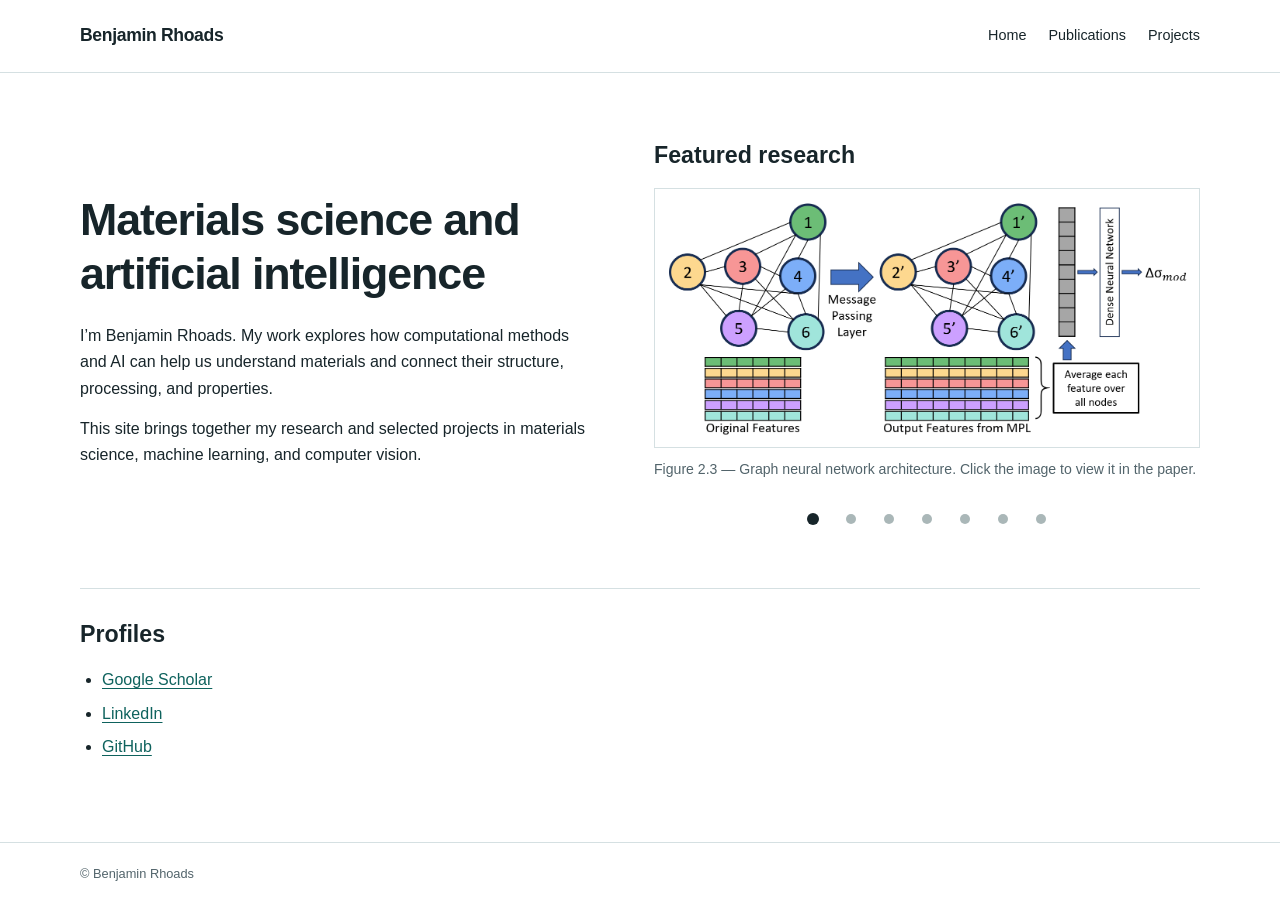
==== index.html @ f0c6cfdf "Add welding and 3D printing publications" ====
<!doctype html>
<html lang="en">
<head>
  <meta charset="utf-8">
  <meta name="viewport" content="width=device-width, initial-scale=1">
  <meta name="description" content="Benjamin Rhoads: materials science, artificial intelligence, publications, and projects.">
  <title>Benjamin Rhoads | Materials &amp; AI</title>
  <link rel="stylesheet" href="style.css">
  <script src="featured-images.js?v=20260922-publications" defer></script>
  <script src="carousel.js?v=20260922-publications" defer></script>
</head>
<body class="home-page">
  <a class="skip-link" href="#main">Skip to content</a>
  <header class="site-header">
    <div class="wrap header-inner">
      <a class="brand" href="index.html">Benjamin Rhoads</a>
      <nav aria-label="Main navigation">
        <a href="index.html" aria-current="page">Home</a>
        <a href="publications.html">Publications</a>
        <a href="projects.html">Projects</a>
      </nav>
    </div>
  </header>

  <main id="main" class="wrap home-main">
    <div class="home-hero">
      <section class="home-intro" aria-labelledby="intro-title">
        <h1 id="intro-title">Materials science and artificial intelligence</h1>
        <p>I’m Benjamin Rhoads. My work explores how computational methods and AI can help us understand materials and connect their structure, processing, and properties.</p>
        <p>This site brings together my research and selected projects in materials science, machine learning, and computer vision.</p>
      </section>

      <section class="featured-work" aria-labelledby="featured-title">
        <h2 id="featured-title">Featured research</h2>
        <figure class="featured-figure">
          <a id="featured-link" href="gnn-paper.html#figure-2-1"><img id="featured-image" src="assets/gnn/image1.png" alt="Ni–Al microstructures at four stages of coarsening"></a>
          <figcaption id="featured-caption">Figure 2.1 — Ni–Al microstructure evolution. Click the image to view it in the paper.</figcaption>
        </figure>
        <div id="carousel-dots" class="carousel-dots" role="group" aria-label="Choose featured image"></div>
      </section>
    </div>

    <section class="home-section home-profiles" aria-labelledby="profiles-title">
      <h2 id="profiles-title">Profiles</h2>
      <ul class="profile-links">
        <li><a href="https://scholar.google.com/citations?user=8q-4gY8AAAAJ&amp;hl=en&amp;oi=ao" target="_blank" rel="noopener noreferrer">Google Scholar</a></li>
        <li><a href="https://www.linkedin.com/in/benjamin-rhoads" target="_blank" rel="noopener noreferrer">LinkedIn</a></li>
        <li><a href="https://github.com/bmrhoads51" target="_blank" rel="noopener noreferrer">GitHub</a></li>
      </ul>
    </section>
  </main>

  <footer class="site-footer"><div class="wrap">© Benjamin Rhoads</div></footer>
</body>
</html>
---- style.css ----
:root{--ink:#17252a;--muted:#52646b;--line:#d5e0e2;--paper:#fbfcfb;--teal:#0e625d;--wash:#e9f2ef;--dark:#103b3a}
*{box-sizing:border-box}html{scroll-behavior:smooth}body{margin:0;background:var(--paper);color:var(--ink);font:17px/1.7 "Segoe UI",Arial,sans-serif}a{color:var(--teal);text-underline-offset:3px}a:hover{color:#093d3a}a:focus-visible{outline:3px solid #f0a546;outline-offset:4px}.wrap{width:min(1160px,calc(100% - 48px));margin:auto}.skip-link{position:absolute;left:1rem;top:-5rem;padding:.6rem 1rem;background:#fff;z-index:20}.skip-link:focus{top:1rem}
.site-header{border-bottom:1px solid var(--line);background:rgba(251,252,251,.96)}.header-inner{display:flex;justify-content:space-between;align-items:center;gap:24px;min-height:88px}.brand{font-weight:750;letter-spacing:-.02em;color:var(--ink);text-decoration:none;font-size:1.15rem;line-height:1.25}.brand span{display:block;font-size:.69rem;font-weight:600;letter-spacing:.14em;text-transform:uppercase;color:var(--teal);margin-top:5px}.site-header nav{display:flex;flex-wrap:wrap;gap:24px;font-size:.85rem;font-weight:650}.site-header nav a{text-decoration:none;color:var(--ink)}.site-header nav a:hover{color:var(--teal)}
.eyebrow,.section-label,.project-number,.feature-meta{font-size:.73rem;font-weight:750;letter-spacing:.14em;text-transform:uppercase;color:var(--teal)}.hero{display:grid;grid-template-columns:1.2fr .8fr;align-items:center;gap:6%;padding-top:92px;padding-bottom:98px}.hero h1,.paper h1{font-family:Georgia,"Times New Roman",serif;font-weight:500;letter-spacing:-.045em;line-height:1.08}.hero h1{font-size:clamp(2.6rem,5.3vw,5.1rem);max-width:810px;margin:20px 0 25px}.lede{font-size:1.16rem;max-width:650px;color:var(--muted);line-height:1.75}.actions{display:flex;align-items:center;flex-wrap:wrap;gap:25px;margin-top:34px}.button{display:inline-block;background:var(--dark);color:#fff;padding:12px 20px;border-radius:5px;text-decoration:none;font-weight:700;font-size:.88rem}.button:hover{background:var(--teal);color:#fff}.text-link{font-weight:700;text-decoration:none}.hero-visual{background:var(--wash);padding:22px;border-radius:7px;min-height:315px;display:flex;flex-direction:column;justify-content:center;gap:10px}.hero-visual img{display:block;max-height:335px;width:100%;object-fit:contain;border-radius:3px}.hero-visual span{font-size:.72rem;color:var(--muted);text-align:right}
.section{display:grid;grid-template-columns:200px 1fr;gap:40px;padding-top:75px;padding-bottom:85px}.section-rule{border-top:1px solid var(--line)}.section-label{padding-top:15px}.section-body{max-width:890px}.section h2{font:400 clamp(2rem,3.3vw,3.25rem)/1.18 Georgia,serif;letter-spacing:-.035em;margin:0 0 27px}.section-body>p{max-width:760px;color:var(--muted);margin:0 0 19px}.feature-card{border:1px solid var(--line);background:#fff;padding:38px 42px;box-shadow:0 15px 40px rgba(16,59,58,.04)}.feature-card h3{font:400 clamp(1.55rem,2.6vw,2.5rem)/1.26 Georgia,serif;letter-spacing:-.025em;margin:15px 0}.feature-card h3 a{color:var(--ink);text-decoration:none}.feature-card h3 a:hover{color:var(--teal)}.feature-card p{max-width:730px}.muted,.section-intro{color:var(--muted)}.card-links{display:flex;flex-wrap:wrap;gap:28px;margin-top:25px;font-size:.87rem;font-weight:700}.card-links a{text-decoration:none}
.project-grid{display:grid;grid-template-columns:repeat(3,1fr);gap:15px;margin-top:32px}.project-card{display:flex;flex-direction:column;padding:27px;border:1px solid var(--line);background:#fff;min-height:300px}.project-card h3{font:400 1.35rem/1.32 Georgia,serif;margin:25px 0 10px}.project-card h3 a{color:var(--ink);text-decoration:none}.project-card h3 a:hover{color:var(--teal)}.project-card p{color:var(--muted);font-size:.88rem;line-height:1.6}.card-arrow{margin-top:auto;font-size:.84rem;font-weight:700;text-decoration:none}.connect{padding-bottom:100px}.site-footer{background:var(--dark);color:#dcebe7;padding:28px 0;font-size:.8rem}.site-footer a{color:#fff}
.paper-layout{display:grid;grid-template-columns:190px minmax(0,780px);gap:70px;align-items:start;padding-top:70px;padding-bottom:110px}.paper-sidebar{position:sticky;top:25px;display:flex;flex-direction:column;gap:5px;max-height:calc(100vh - 50px);overflow:auto;font-size:.8rem}.paper-sidebar .eyebrow{margin:0 0 12px}.paper-sidebar a{text-decoration:none;color:var(--muted);padding:4px 0}.paper-sidebar a:hover{color:var(--teal)}.paper{min-width:0}.paper-top{padding-bottom:42px;border-bottom:1px solid var(--line);margin-bottom:48px}.paper h1{font-size:clamp(2.4rem,4.2vw,4.25rem);margin:13px 0 20px}.authors{font-weight:650}.journal{color:var(--muted);font-size:.9rem}.source-note{font-size:.78rem;color:var(--muted);margin-top:20px}.paper h2{font:400 2.4rem/1.2 Georgia,serif;letter-spacing:-.03em;margin:70px 0 20px;scroll-margin-top:30px}.paper .abstract h2{margin-top:0}.paper h3{font:400 1.7rem/1.3 Georgia,serif;margin:50px 0 16px;scroll-margin-top:30px}.paper h4{font:700 1.1rem/1.4 "Segoe UI",Arial,sans-serif;margin:32px 0 10px}.paper p{margin:0 0 19px}.paper .abstract{padding:25px 31px;background:var(--wash);border-left:4px solid var(--teal)}.paper .abstract p{margin-bottom:0}.paper figure{margin:36px 0 42px}.paper figure img{display:block;max-width:100%;max-height:700px;margin:auto;object-fit:contain}.paper figcaption,.paper .caption{color:var(--muted);font-size:.84rem;line-height:1.55;margin-top:11px}.paper .equation{overflow:auto;text-align:center;padding:18px 10px;margin:18px 0;font-family:Georgia,serif;font-size:1.12rem}.math{font-family:Georgia,"Times New Roman",serif;white-space:nowrap}.fraction{display:inline-flex;vertical-align:middle;flex-direction:column;text-align:center;line-height:1.12;margin:0 .12em}.fraction>span:first-child{border-bottom:1px solid;padding:0 .16em .1em}.fraction>span:last-child{padding:.1em .16em 0}.radical>span{border-top:1px solid}.table-scroll{overflow-x:auto;margin:30px 0 38px}.paper table{border-collapse:collapse;width:100%;font-size:.78rem;line-height:1.45}.paper table caption{text-align:left;font-size:.84rem;color:var(--muted);margin-bottom:12px}.paper td,.paper th{border:1px solid var(--line);padding:9px 11px;text-align:left;vertical-align:top}.paper th{background:var(--wash)}.references{padding-left:28px;font-size:.85rem;overflow-wrap:anywhere}.references li{padding-left:6px;margin-bottom:11px}
.equation-number{display:inline-block;margin-left:1.5rem;color:var(--muted);font:600 .7rem "Segoe UI",Arial,sans-serif;letter-spacing:.08em;text-transform:uppercase;vertical-align:middle}
@media(max-width:850px){.hero{grid-template-columns:1fr;padding-top:62px;padding-bottom:65px}.hero-visual{min-height:0}.section{grid-template-columns:1fr;gap:10px;padding-top:55px;padding-bottom:60px}.section-label{padding:0}.project-grid{grid-template-columns:1fr}.project-card{min-height:0}.paper-layout{grid-template-columns:1fr;gap:0;padding-top:45px}.paper-sidebar{position:static;display:block;max-height:none;overflow:visible;border-bottom:1px solid var(--line);padding-bottom:18px;margin-bottom:35px}.paper-sidebar a{display:inline-block;margin-right:15px}.paper h2{margin-top:52px}}@media(max-width:600px){.wrap{width:min(100% - 32px,1160px)}.header-inner{align-items:flex-start;flex-direction:column;padding:17px 0;gap:14px}.site-header nav{gap:14px;font-size:.76rem}.hero h1{font-size:2.7rem}.feature-card{padding:25px}.paper .abstract{padding:19px}.paper h1{font-size:2.5rem}}

/* Simple homepage. Paper and project pages retain their own layouts. */
.home-page{background:#fff;font:16px/1.65 "Segoe UI",Arial,sans-serif}
.home-page .wrap{width:min(1120px,calc(100% - 40px))}
.home-page .site-header{background:#fff}
.home-page .header-inner{min-height:72px}
.home-page .brand{font-size:1.1rem}
.home-page .site-header nav{gap:22px;font-size:.9rem;font-weight:500}
.home-page .site-header nav a:hover{text-decoration:underline}
.home-main{padding-top:50px;padding-bottom:75px}
.home-intro{padding-bottom:30px}
.home-intro h1{font:600 clamp(2rem,4vw,2.8rem)/1.2 Calibri,Carlito,"Segoe UI",Arial,sans-serif;letter-spacing:-.025em;margin:0 0 22px}
.home-intro p{max-width:720px;margin:0 0 14px}
.home-section{border-top:1px solid var(--line);padding:30px 0 34px;scroll-margin-top:20px}
.home-section h2{font:600 1.45rem/1.3 Calibri,Carlito,"Segoe UI",Arial,sans-serif;margin:0 0 18px}
.home-section h3{font:600 1.07rem/1.45 "Segoe UI",Arial,sans-serif;margin:0 0 9px}
.home-section h3 a{color:var(--ink)}
.home-section p{margin:0 0 11px}
.home-section ul{margin:0;padding-left:22px}
.home-section li{margin:7px 0}
.home-page .site-footer{background:#fff;color:var(--muted);border-top:1px solid var(--line);padding:20px 0}
@media(max-width:600px){.home-page .header-inner{gap:10px}.home-page .site-header nav{gap:10px 16px;font-size:.85rem}.home-main{padding-top:35px}}

/* Site typography and navigation */
body{font-family:Calibri,Carlito,"Segoe UI",Arial,sans-serif}
.home-page{font-family:Calibri,Carlito,"Segoe UI",Arial,sans-serif}
.site-header .header-inner{min-height:72px}
.site-header nav{font-size:.9rem;font-weight:500}
.paper h1,.paper h2,.paper h3,.paper h4,.paper table{font-family:Calibri,Carlito,"Segoe UI",Arial,sans-serif}
.paper .equation,.math,.fraction,.radical{font-family:Arial,"Segoe UI Symbol",sans-serif}
.paper .equation{font-size:1.3rem;line-height:1.5}
.paper math{font-family:Arial,"Segoe UI Symbol",sans-serif;font-size:1em}
.paper figure[id]{scroll-margin-top:24px}
.site-footer{background:#fff;color:var(--muted);border-top:1px solid var(--line);padding:20px 0}
.site-footer a{color:var(--teal)}

/* Featured figures on the homepage */
.home-hero{display:grid;grid-template-columns:minmax(0,1fr) minmax(0,1.05fr);align-items:center;gap:54px;min-height:430px}
.home-hero .home-intro{padding:0}
.featured-work{min-width:0;padding:0}
.featured-work h2{font:600 1.45rem/1.3 Calibri,Carlito,"Segoe UI",Arial,sans-serif;margin:0 0 18px}
.featured-figure{margin:0}
.featured-figure a{display:block;border:1px solid var(--line);background:#fff;height:260px}
.featured-figure a:hover{border-color:var(--teal)}
.featured-figure img{display:block;width:100%;height:100%;object-fit:contain;padding:10px}
.featured-figure figcaption{font-size:.88rem;color:var(--muted);margin-top:10px;min-height:2.6em}
.carousel-dots{display:flex;justify-content:center;gap:4px;margin-top:8px}
.carousel-dot{display:grid;place-items:center;width:34px;height:34px;padding:0;border:0;background:transparent;cursor:pointer}
.carousel-dot::before{content:"";display:block;width:10px;height:10px;border-radius:50%;background:#aab7b8}
.carousel-dot[aria-pressed="true"]::before{width:12px;height:12px;background:var(--ink)}
.carousel-dot:hover::before{background:var(--teal)}
.carousel-dot:focus-visible{outline:3px solid #f0a546;outline-offset:0;border-radius:50%}
.home-profiles{margin-top:35px;padding-bottom:0}

/* Publication and project indexes */
.listing-page{background:#fff}
.listing-page .wrap{width:min(860px,calc(100% - 40px))}
.listing-main{min-height:calc(100vh - 145px);padding-top:48px;padding-bottom:80px}
.listing-main h1{font-size:2.3rem;line-height:1.2;margin:0 0 30px}
.listing-item,.listing-links li{border-top:1px solid var(--line);padding:22px 0}
.listing-item h2{font-size:1.2rem;line-height:1.4;margin:0 0 10px}
.listing-item h2 a{color:var(--ink)}
.listing-item p,.listing-links p{margin:0 0 10px}
.listing-links{list-style:none;margin:25px 0 0;padding:0}
.listing-links a{font-size:1.15rem;font-weight:600;color:var(--ink)}
.listing-links p{color:var(--muted)}
@media(max-width:600px){.featured-figure img{height:255px;padding:8px}.listing-page .header-inner{align-items:flex-start;flex-direction:column;padding:17px 0;gap:10px}.listing-main{padding-top:35px}}
@media(max-width:800px){.home-hero{grid-template-columns:1fr;gap:32px;min-height:0}.featured-work{max-width:650px}.home-profiles{margin-top:35px}}
@media(max-width:600px){.featured-figure a{height:220px}.featured-figure img{height:100%;padding:8px}}
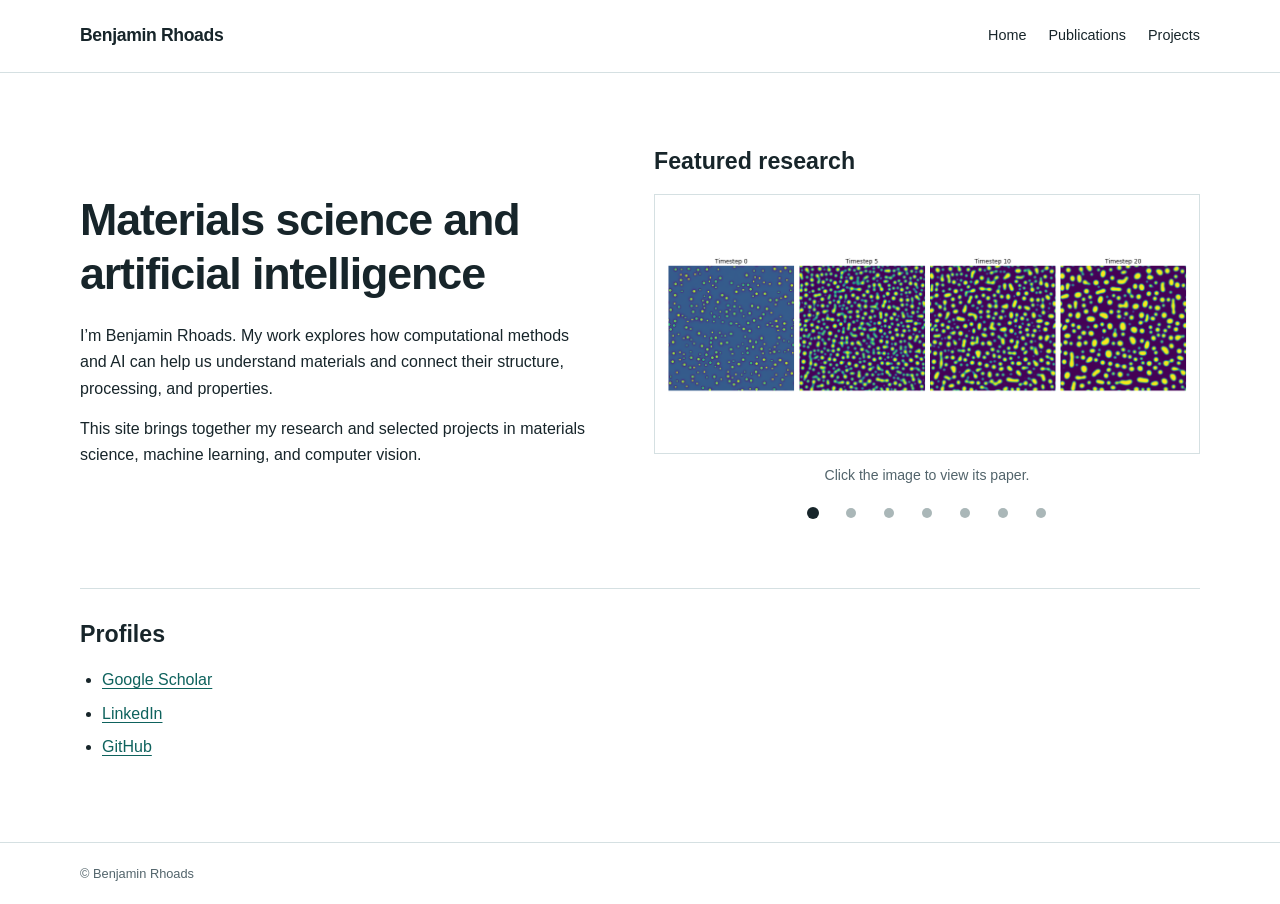
==== commit 4a418da6: "Simplify featured image carousel navigation" ====
--- a/index.html
+++ b/index.html
@@ -6,8 +6,8 @@
   <meta name="description" content="Benjamin Rhoads: materials science, artificial intelligence, publications, and projects.">
   <title>Benjamin Rhoads | Materials &amp; AI</title>
   <link rel="stylesheet" href="style.css">
-  <script src="featured-images.js?v=20260922-publications" defer></script>
-  <script src="carousel.js?v=20260922-publications" defer></script>
+  <script src="featured-images.js?v=20260922-carousel" defer></script>
+  <script src="carousel.js?v=20260922-carousel" defer></script>
 </head>
 <body class="home-page">
   <a class="skip-link" href="#main">Skip to content</a>
@@ -32,10 +32,10 @@
 
       <section class="featured-work" aria-labelledby="featured-title">
         <h2 id="featured-title">Featured research</h2>
-        <figure class="featured-figure">
-          <a id="featured-link" href="gnn-paper.html#figure-2-1"><img id="featured-image" src="assets/gnn/image1.png" alt="Ni–Al microstructures at four stages of coarsening"></a>
-          <figcaption id="featured-caption">Figure 2.1 — Ni–Al microstructure evolution. Click the image to view it in the paper.</figcaption>
-        </figure>
+        <div class="featured-figure">
+          <a id="featured-link" href="gnn-paper.html" aria-label="View the paper for this featured image"><img id="featured-image" src="assets/gnn/image1.png" alt="Ni–Al microstructures at four stages of coarsening"></a>
+        </div>
+        <p class="carousel-note">Click the image to view its paper.</p>
         <div id="carousel-dots" class="carousel-dots" role="group" aria-label="Choose featured image"></div>
       </section>
     </div>
--- a/style.css
+++ b/style.css
@@ -52,7 +52,7 @@
 .featured-figure a{display:block;border:1px solid var(--line);background:#fff;height:260px}
 .featured-figure a:hover{border-color:var(--teal)}
 .featured-figure img{display:block;width:100%;height:100%;object-fit:contain;padding:10px}
-.featured-figure figcaption{font-size:.88rem;color:var(--muted);margin-top:10px;min-height:2.6em}
+.carousel-note{font-size:.88rem;color:var(--muted);text-align:center;margin:10px 0 0}
 .carousel-dots{display:flex;justify-content:center;gap:4px;margin-top:8px}
 .carousel-dot{display:grid;place-items:center;width:34px;height:34px;padding:0;border:0;background:transparent;cursor:pointer}
 .carousel-dot::before{content:"";display:block;width:10px;height:10px;border-radius:50%;background:#aab7b8}
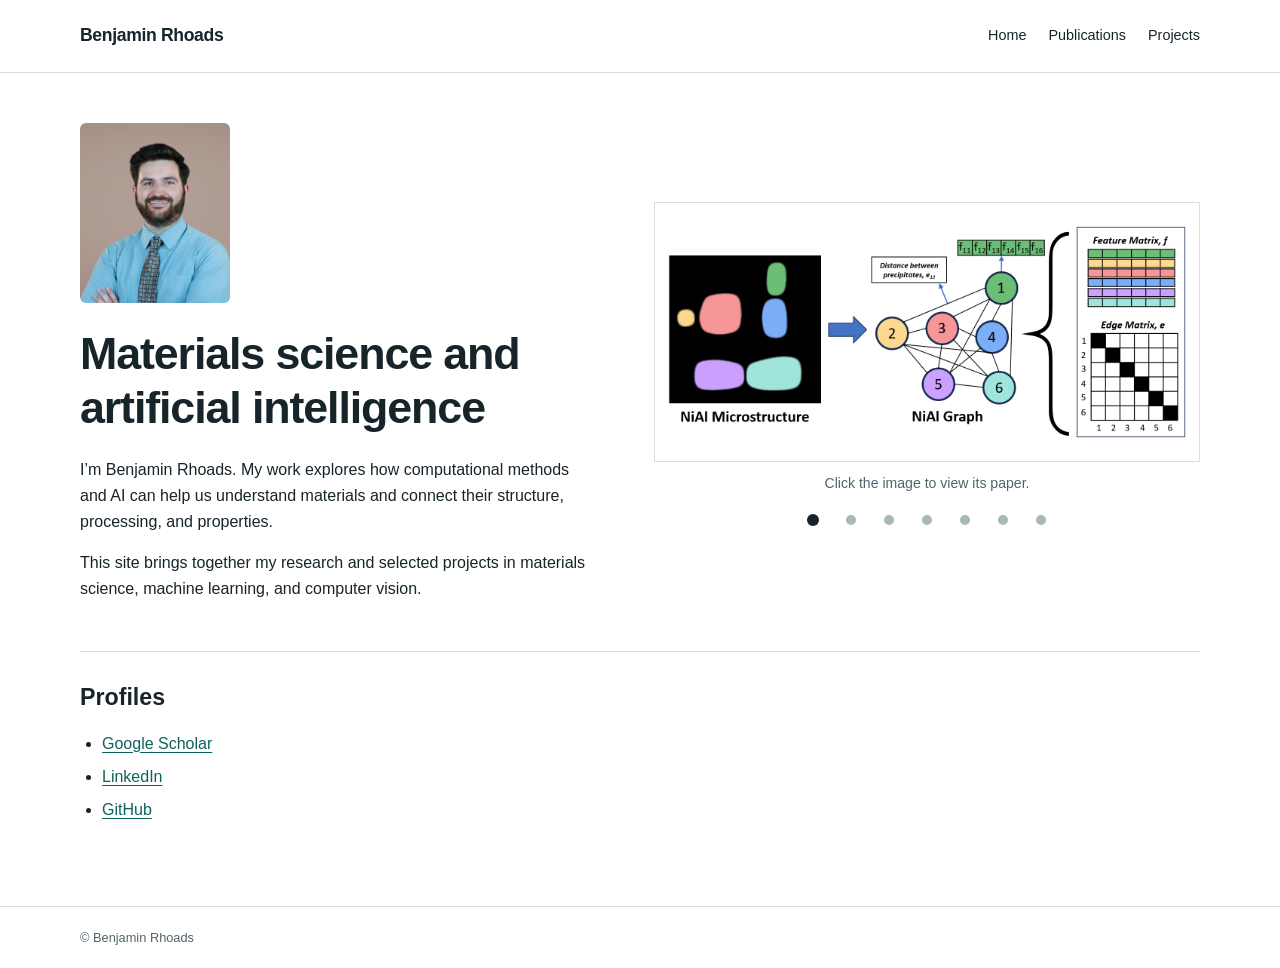
==== commit df790add: "Add headshot to homepage" ====
--- a/index.html
+++ b/index.html
@@ -5,7 +5,7 @@
   <meta name="viewport" content="width=device-width, initial-scale=1">
   <meta name="description" content="Benjamin Rhoads: materials science, artificial intelligence, publications, and projects.">
   <title>Benjamin Rhoads | Materials &amp; AI</title>
-  <link rel="stylesheet" href="style.css">
+  <link rel="stylesheet" href="style.css?v=20260922-headshot">
   <script src="featured-images.js?v=20260922-carousel" defer></script>
   <script src="carousel.js?v=20260922-carousel" defer></script>
 </head>
@@ -25,13 +25,13 @@
   <main id="main" class="wrap home-main">
     <div class="home-hero">
       <section class="home-intro" aria-labelledby="intro-title">
+        <img class="home-headshot" src="assets/head-shot.jpg" alt="Portrait of Benjamin Rhoads" width="2663" height="3994">
         <h1 id="intro-title">Materials science and artificial intelligence</h1>
         <p>I’m Benjamin Rhoads. My work explores how computational methods and AI can help us understand materials and connect their structure, processing, and properties.</p>
         <p>This site brings together my research and selected projects in materials science, machine learning, and computer vision.</p>
       </section>
 
-      <section class="featured-work" aria-labelledby="featured-title">
-        <h2 id="featured-title">Featured research</h2>
+      <section class="featured-work" aria-label="Featured research images">
         <div class="featured-figure">
           <a id="featured-link" href="gnn-paper.html" aria-label="View the paper for this featured image"><img id="featured-image" src="assets/gnn/image1.png" alt="Ni–Al microstructures at four stages of coarsening"></a>
         </div>
--- a/style.css
+++ b/style.css
@@ -46,8 +46,8 @@
 /* Featured figures on the homepage */
 .home-hero{display:grid;grid-template-columns:minmax(0,1fr) minmax(0,1.05fr);align-items:center;gap:54px;min-height:430px}
 .home-hero .home-intro{padding:0}
+.home-headshot{display:block;width:150px;height:180px;object-fit:cover;object-position:center 28%;border-radius:6px;margin:0 0 24px}
 .featured-work{min-width:0;padding:0}
-.featured-work h2{font:600 1.45rem/1.3 Calibri,Carlito,"Segoe UI",Arial,sans-serif;margin:0 0 18px}
 .featured-figure{margin:0}
 .featured-figure a{display:block;border:1px solid var(--line);background:#fff;height:260px}
 .featured-figure a:hover{border-color:var(--teal)}
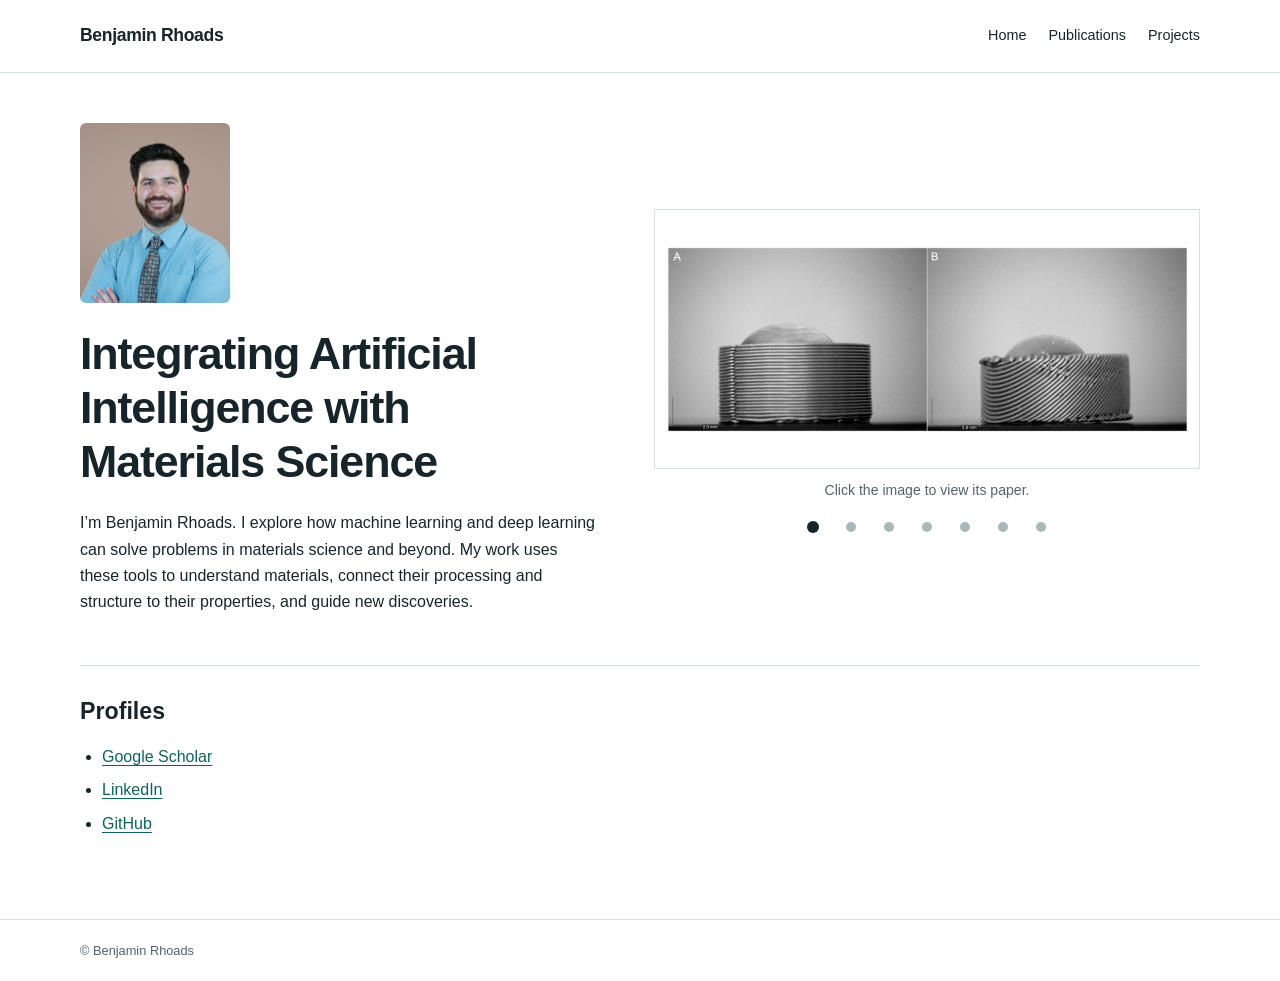
==== commit f53a0ddf: "Refresh homepage introduction" ====
--- a/index.html
+++ b/index.html
@@ -26,9 +26,8 @@
     <div class="home-hero">
       <section class="home-intro" aria-labelledby="intro-title">
         <img class="home-headshot" src="assets/head-shot.jpg" alt="Portrait of Benjamin Rhoads" width="2663" height="3994">
-        <h1 id="intro-title">Materials science and artificial intelligence</h1>
-        <p>I’m Benjamin Rhoads. My work explores how computational methods and AI can help us understand materials and connect their structure, processing, and properties.</p>
-        <p>This site brings together my research and selected projects in materials science, machine learning, and computer vision.</p>
+        <h1 id="intro-title">Integrating Artificial Intelligence with Materials Science</h1>
+        <p>I’m Benjamin Rhoads. I explore how machine learning and deep learning can solve problems in materials science and beyond. My work uses these tools to understand materials, connect their processing and structure to their properties, and guide new discoveries.</p>
       </section>
 
       <section class="featured-work" aria-label="Featured research images">
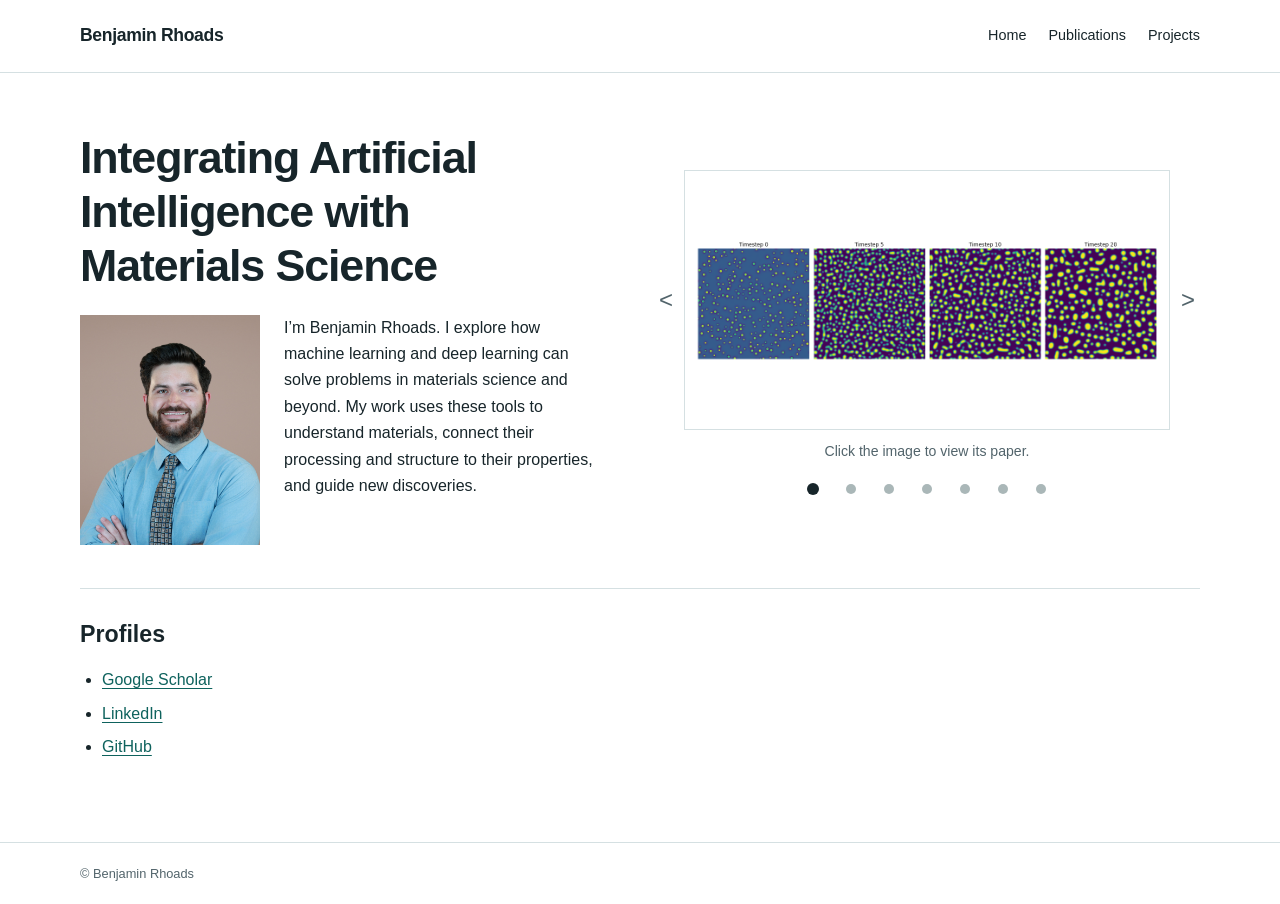
==== commit 4c10749e: "Place headshot beside introduction and add carousel arrows" ====
--- a/index.html
+++ b/index.html
@@ -5,9 +5,9 @@
   <meta name="viewport" content="width=device-width, initial-scale=1">
   <meta name="description" content="Benjamin Rhoads: materials science, artificial intelligence, publications, and projects.">
   <title>Benjamin Rhoads | Materials &amp; AI</title>
-  <link rel="stylesheet" href="style.css?v=20260922-headshot">
+  <link rel="stylesheet" href="style.css?v=20260922-layout">
   <script src="featured-images.js?v=20260922-carousel" defer></script>
-  <script src="carousel.js?v=20260922-carousel" defer></script>
+  <script src="carousel.js?v=20260922-arrows" defer></script>
 </head>
 <body class="home-page">
   <a class="skip-link" href="#main">Skip to content</a>
@@ -25,14 +25,20 @@
   <main id="main" class="wrap home-main">
     <div class="home-hero">
       <section class="home-intro" aria-labelledby="intro-title">
-        <img class="home-headshot" src="assets/head-shot.jpg" alt="Portrait of Benjamin Rhoads" width="2663" height="3994">
         <h1 id="intro-title">Integrating Artificial Intelligence with Materials Science</h1>
-        <p>I’m Benjamin Rhoads. I explore how machine learning and deep learning can solve problems in materials science and beyond. My work uses these tools to understand materials, connect their processing and structure to their properties, and guide new discoveries.</p>
+        <div class="home-about">
+          <img class="home-headshot" src="assets/head-shot.jpg" alt="Portrait of Benjamin Rhoads" width="2663" height="3994">
+          <p>I’m Benjamin Rhoads. I explore how machine learning and deep learning can solve problems in materials science and beyond. My work uses these tools to understand materials, connect their processing and structure to their properties, and guide new discoveries.</p>
+        </div>
       </section>
 
       <section class="featured-work" aria-label="Featured research images">
-        <div class="featured-figure">
-          <a id="featured-link" href="gnn-paper.html" aria-label="View the paper for this featured image"><img id="featured-image" src="assets/gnn/image1.png" alt="Ni–Al microstructures at four stages of coarsening"></a>
+        <div class="carousel-stage">
+          <button id="carousel-previous" class="carousel-arrow" type="button" aria-label="Previous featured image">&lt;</button>
+          <div class="featured-figure">
+            <a id="featured-link" href="gnn-paper.html" aria-label="View the paper for this featured image"><img id="featured-image" src="assets/gnn/image1.png" alt="Ni–Al microstructures at four stages of coarsening"></a>
+          </div>
+          <button id="carousel-next" class="carousel-arrow" type="button" aria-label="Next featured image">&gt;</button>
         </div>
         <p class="carousel-note">Click the image to view its paper.</p>
         <div id="carousel-dots" class="carousel-dots" role="group" aria-label="Choose featured image"></div>
--- a/style.css
+++ b/style.css
@@ -46,8 +46,14 @@
 /* Featured figures on the homepage */
 .home-hero{display:grid;grid-template-columns:minmax(0,1fr) minmax(0,1.05fr);align-items:center;gap:54px;min-height:430px}
 .home-hero .home-intro{padding:0}
-.home-headshot{display:block;width:150px;height:180px;object-fit:cover;object-position:center 28%;border-radius:6px;margin:0 0 24px}
+.home-about{display:grid;grid-template-columns:180px minmax(0,1fr);align-items:start;gap:24px}
+.home-about p{margin:0}
+.home-headshot{display:block;width:180px;height:230px;object-fit:cover;object-position:center 28%}
 .featured-work{min-width:0;padding:0}
+.carousel-stage{display:grid;grid-template-columns:24px minmax(0,1fr) 24px;align-items:center;gap:6px}
+.carousel-arrow{width:24px;height:40px;padding:0;border:0;background:transparent;color:var(--muted);font:400 24px/1 Calibri,Carlito,"Segoe UI",Arial,sans-serif;cursor:pointer}
+.carousel-arrow:hover{color:var(--teal)}
+.carousel-arrow:focus-visible{outline:3px solid #f0a546;outline-offset:2px}
 .featured-figure{margin:0}
 .featured-figure a{display:block;border:1px solid var(--line);background:#fff;height:260px}
 .featured-figure a:hover{border-color:var(--teal)}
@@ -76,3 +82,4 @@
 @media(max-width:600px){.featured-figure img{height:255px;padding:8px}.listing-page .header-inner{align-items:flex-start;flex-direction:column;padding:17px 0;gap:10px}.listing-main{padding-top:35px}}
 @media(max-width:800px){.home-hero{grid-template-columns:1fr;gap:32px;min-height:0}.featured-work{max-width:650px}.home-profiles{margin-top:35px}}
 @media(max-width:600px){.featured-figure a{height:220px}.featured-figure img{height:100%;padding:8px}}
+@media(max-width:540px){.home-about{grid-template-columns:1fr;gap:18px}.home-headshot{width:180px;height:230px}}
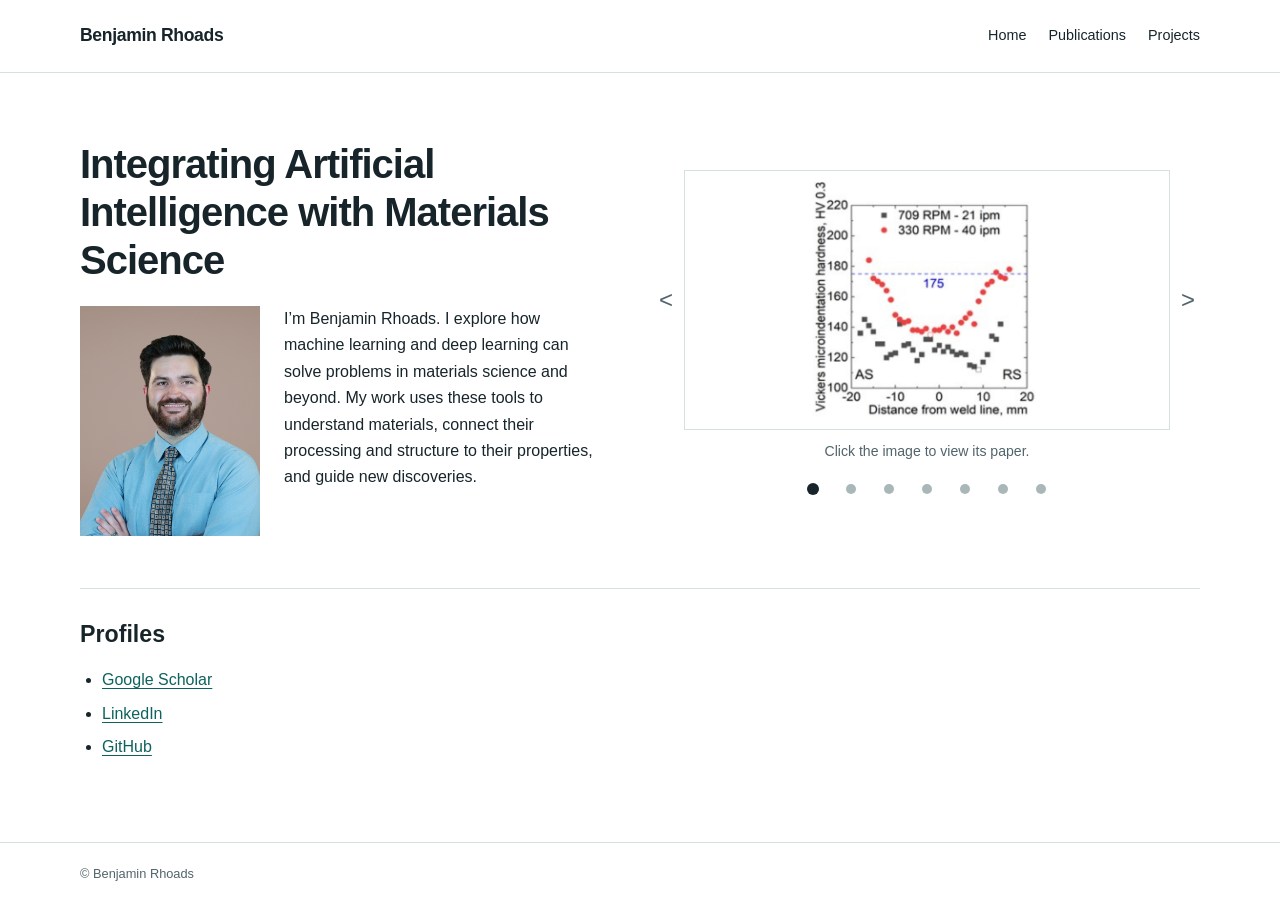
==== commit 5034a077: "Reduce homepage heading size" ====
--- a/index.html
+++ b/index.html
@@ -5,7 +5,7 @@
   <meta name="viewport" content="width=device-width, initial-scale=1">
   <meta name="description" content="Benjamin Rhoads: materials science, artificial intelligence, publications, and projects.">
   <title>Benjamin Rhoads | Materials &amp; AI</title>
-  <link rel="stylesheet" href="style.css?v=20260922-layout">
+  <link rel="stylesheet" href="style.css?v=20260922-home-heading">
   <script src="featured-images.js?v=20260922-carousel" defer></script>
   <script src="carousel.js?v=20260922-arrows" defer></script>
 </head>
--- a/style.css
+++ b/style.css
@@ -18,7 +18,7 @@
 .home-page .site-header nav a:hover{text-decoration:underline}
 .home-main{padding-top:50px;padding-bottom:75px}
 .home-intro{padding-bottom:30px}
-.home-intro h1{font:600 clamp(2rem,4vw,2.8rem)/1.2 Calibri,Carlito,"Segoe UI",Arial,sans-serif;letter-spacing:-.025em;margin:0 0 22px}
+.home-intro h1{font:600 clamp(2rem,3.6vw,2.5rem)/1.2 Calibri,Carlito,"Segoe UI",Arial,sans-serif;letter-spacing:-.025em;margin:0 0 22px}
 .home-intro p{max-width:720px;margin:0 0 14px}
 .home-section{border-top:1px solid var(--line);padding:30px 0 34px;scroll-margin-top:20px}
 .home-section h2{font:600 1.45rem/1.3 Calibri,Carlito,"Segoe UI",Arial,sans-serif;margin:0 0 18px}
@@ -83,3 +83,9 @@
 @media(max-width:800px){.home-hero{grid-template-columns:1fr;gap:32px;min-height:0}.featured-work{max-width:650px}.home-profiles{margin-top:35px}}
 @media(max-width:600px){.featured-figure a{height:220px}.featured-figure img{height:100%;padding:8px}}
 @media(max-width:540px){.home-about{grid-template-columns:1fr;gap:18px}.home-headshot{width:180px;height:230px}}
+
+/* Article figures keep their intrinsic proportions, including when a source supplies dimensions. */
+.paper figure{margin:24px 0 28px}
+.paper figure img{width:auto;height:auto}
+.supplemental-list{margin:16px 0 28px;padding-left:26px}
+.supplemental-list li{margin:8px 0;font-weight:400}
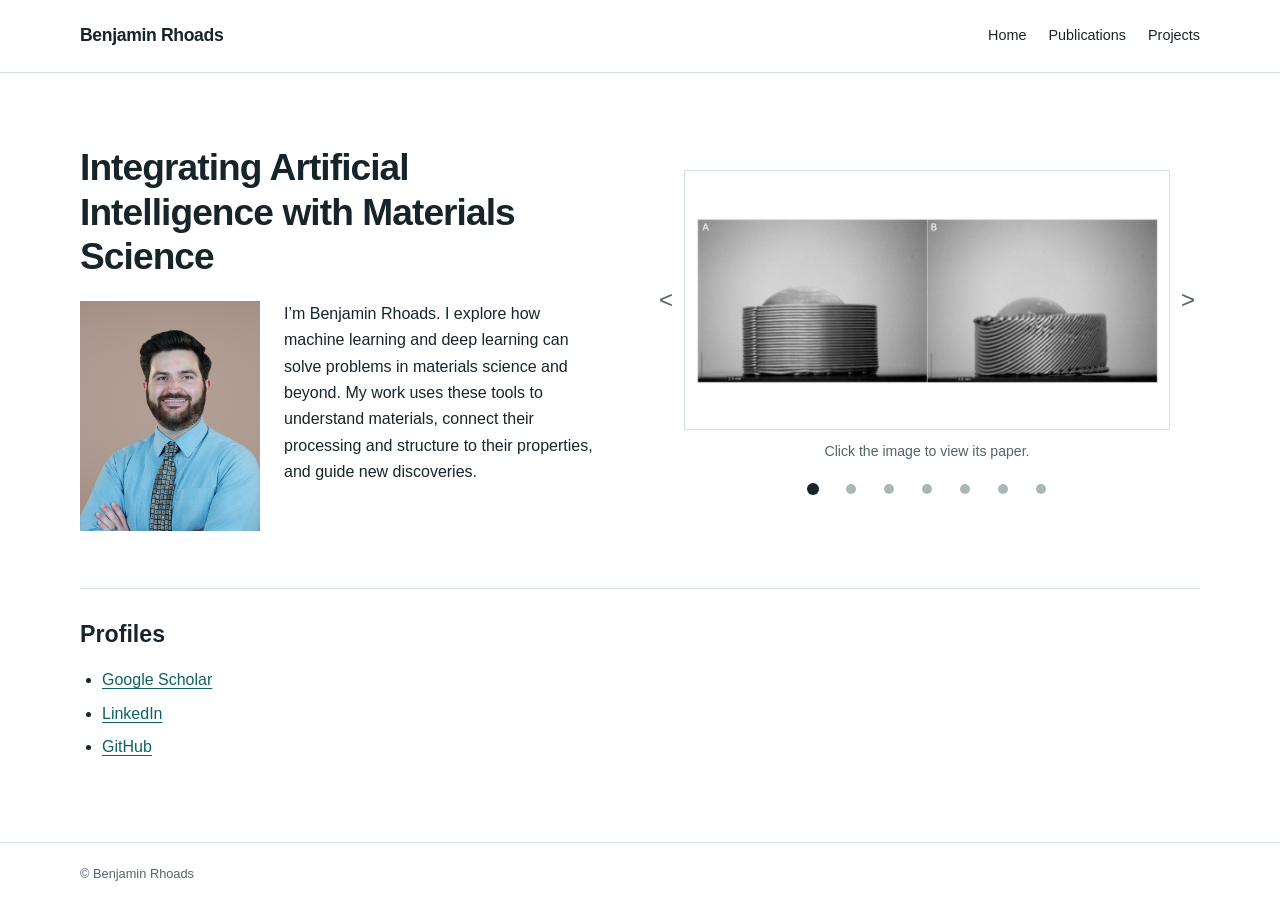
==== commit 75448486: "Keep homepage heading to two lines on narrower desktops" ====
--- a/index.html
+++ b/index.html
@@ -5,7 +5,7 @@
   <meta name="viewport" content="width=device-width, initial-scale=1">
   <meta name="description" content="Benjamin Rhoads: materials science, artificial intelligence, publications, and projects.">
   <title>Benjamin Rhoads | Materials &amp; AI</title>
-  <link rel="stylesheet" href="style.css?v=20260922-home-heading">
+  <link rel="stylesheet" href="style.css?v=20260922-responsive-heading">
   <script src="featured-images.js?v=20260922-carousel" defer></script>
   <script src="carousel.js?v=20260922-arrows" defer></script>
 </head>
--- a/style.css
+++ b/style.css
@@ -18,7 +18,7 @@
 .home-page .site-header nav a:hover{text-decoration:underline}
 .home-main{padding-top:50px;padding-bottom:75px}
 .home-intro{padding-bottom:30px}
-.home-intro h1{font:600 clamp(2rem,3.6vw,2.5rem)/1.2 Calibri,Carlito,"Segoe UI",Arial,sans-serif;letter-spacing:-.025em;margin:0 0 22px}
+.home-intro h1{font:600 clamp(1.85rem,2.9vw,2.5rem)/1.2 Calibri,Carlito,"Segoe UI",Arial,sans-serif;letter-spacing:-.025em;margin:0 0 22px}
 .home-intro p{max-width:720px;margin:0 0 14px}
 .home-section{border-top:1px solid var(--line);padding:30px 0 34px;scroll-margin-top:20px}
 .home-section h2{font:600 1.45rem/1.3 Calibri,Carlito,"Segoe UI",Arial,sans-serif;margin:0 0 18px}
@@ -79,6 +79,7 @@
 .listing-links{list-style:none;margin:25px 0 0;padding:0}
 .listing-links a{font-size:1.15rem;font-weight:600;color:var(--ink)}
 .listing-links p{color:var(--muted)}
+.course-projects h2{font-size:1.5rem;line-height:1.3;margin:0}
 @media(max-width:600px){.featured-figure img{height:255px;padding:8px}.listing-page .header-inner{align-items:flex-start;flex-direction:column;padding:17px 0;gap:10px}.listing-main{padding-top:35px}}
 @media(max-width:800px){.home-hero{grid-template-columns:1fr;gap:32px;min-height:0}.featured-work{max-width:650px}.home-profiles{margin-top:35px}}
 @media(max-width:600px){.featured-figure a{height:220px}.featured-figure img{height:100%;padding:8px}}
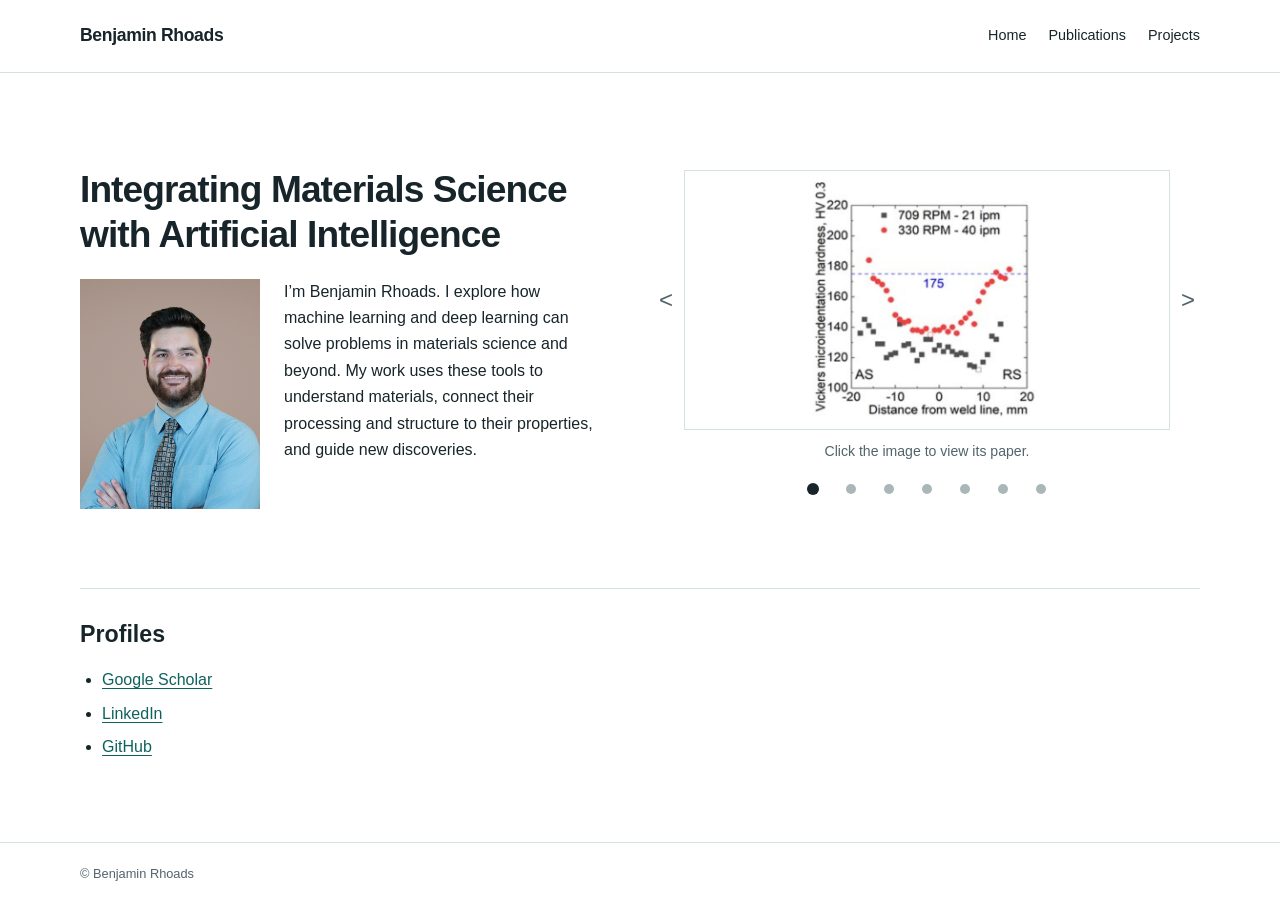
==== commit 0ff8a655: "Reword homepage heading" ====
--- a/index.html
+++ b/index.html
@@ -25,7 +25,7 @@
   <main id="main" class="wrap home-main">
     <div class="home-hero">
       <section class="home-intro" aria-labelledby="intro-title">
-        <h1 id="intro-title">Integrating Artificial Intelligence with Materials Science</h1>
+        <h1 id="intro-title">Integrating Materials Science with Artificial Intelligence</h1>
         <div class="home-about">
           <img class="home-headshot" src="assets/head-shot.jpg" alt="Portrait of Benjamin Rhoads" width="2663" height="3994">
           <p>I’m Benjamin Rhoads. I explore how machine learning and deep learning can solve problems in materials science and beyond. My work uses these tools to understand materials, connect their processing and structure to their properties, and guide new discoveries.</p>
